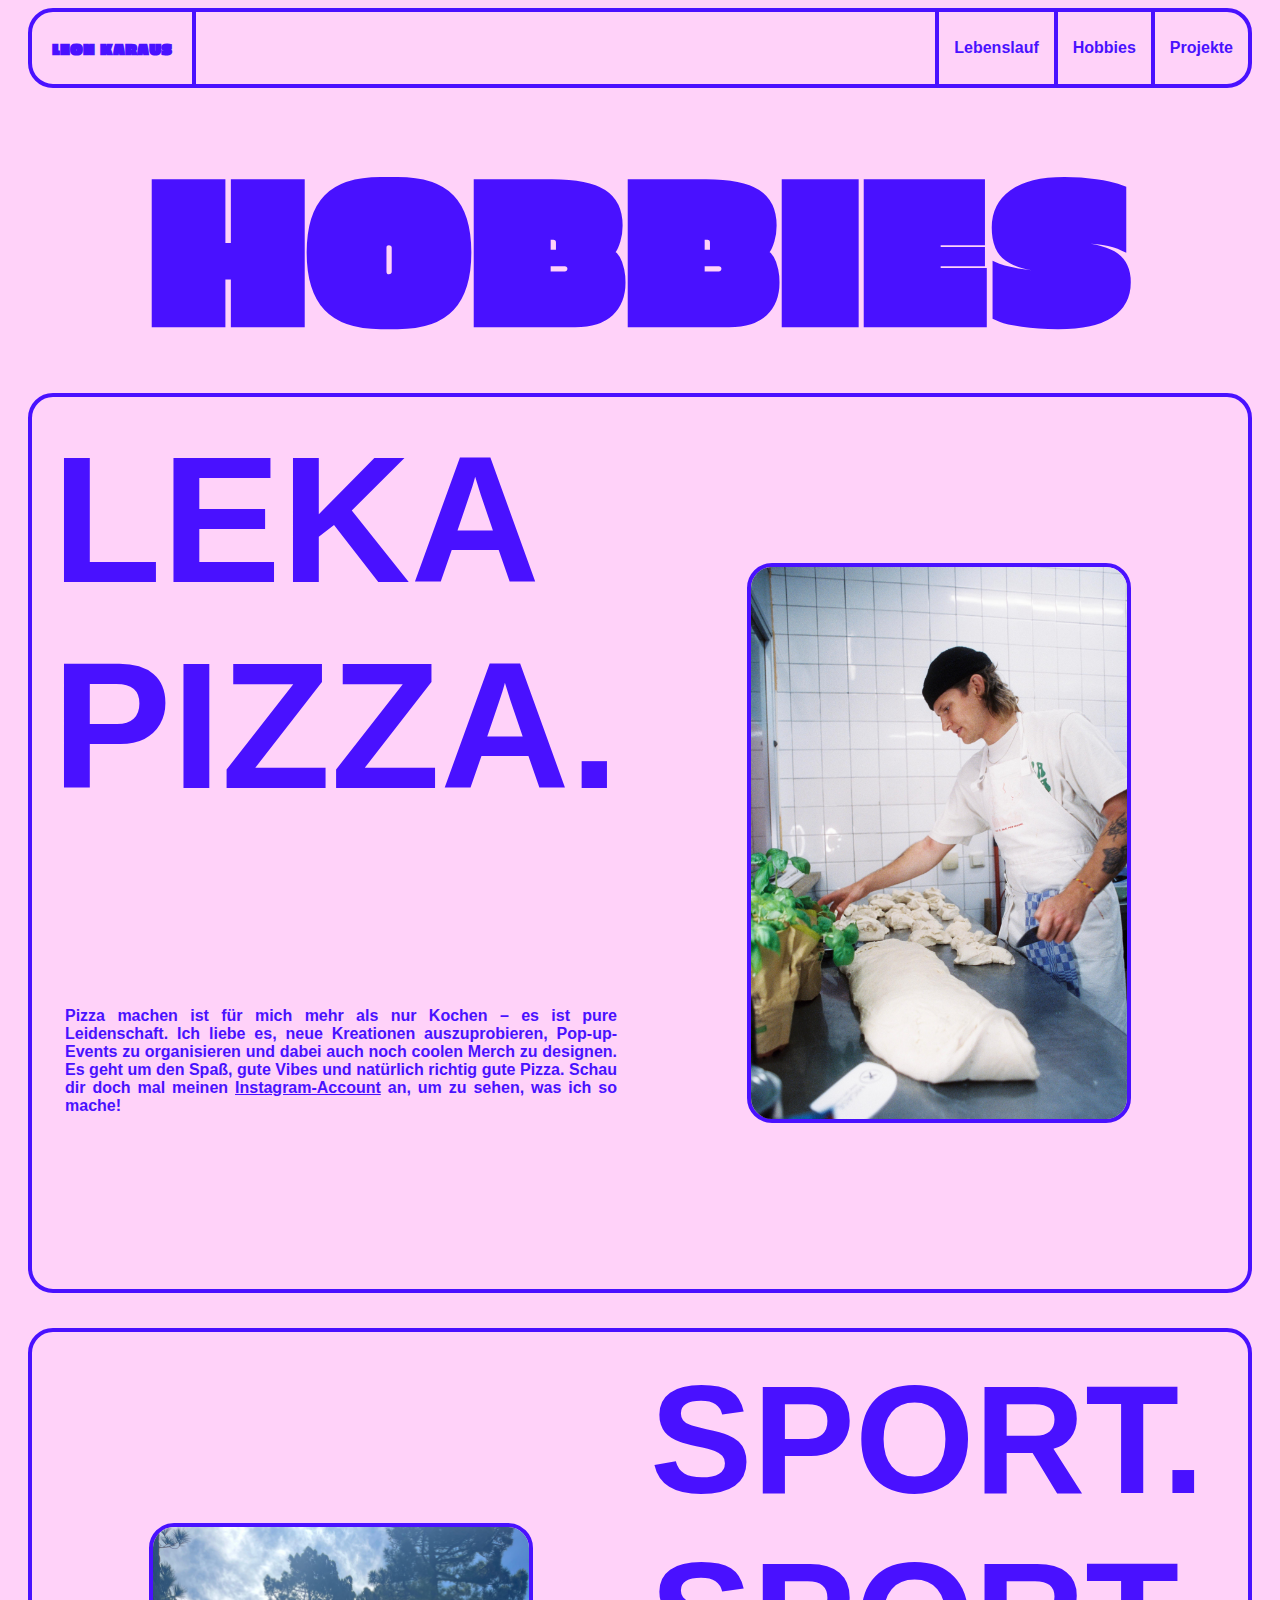
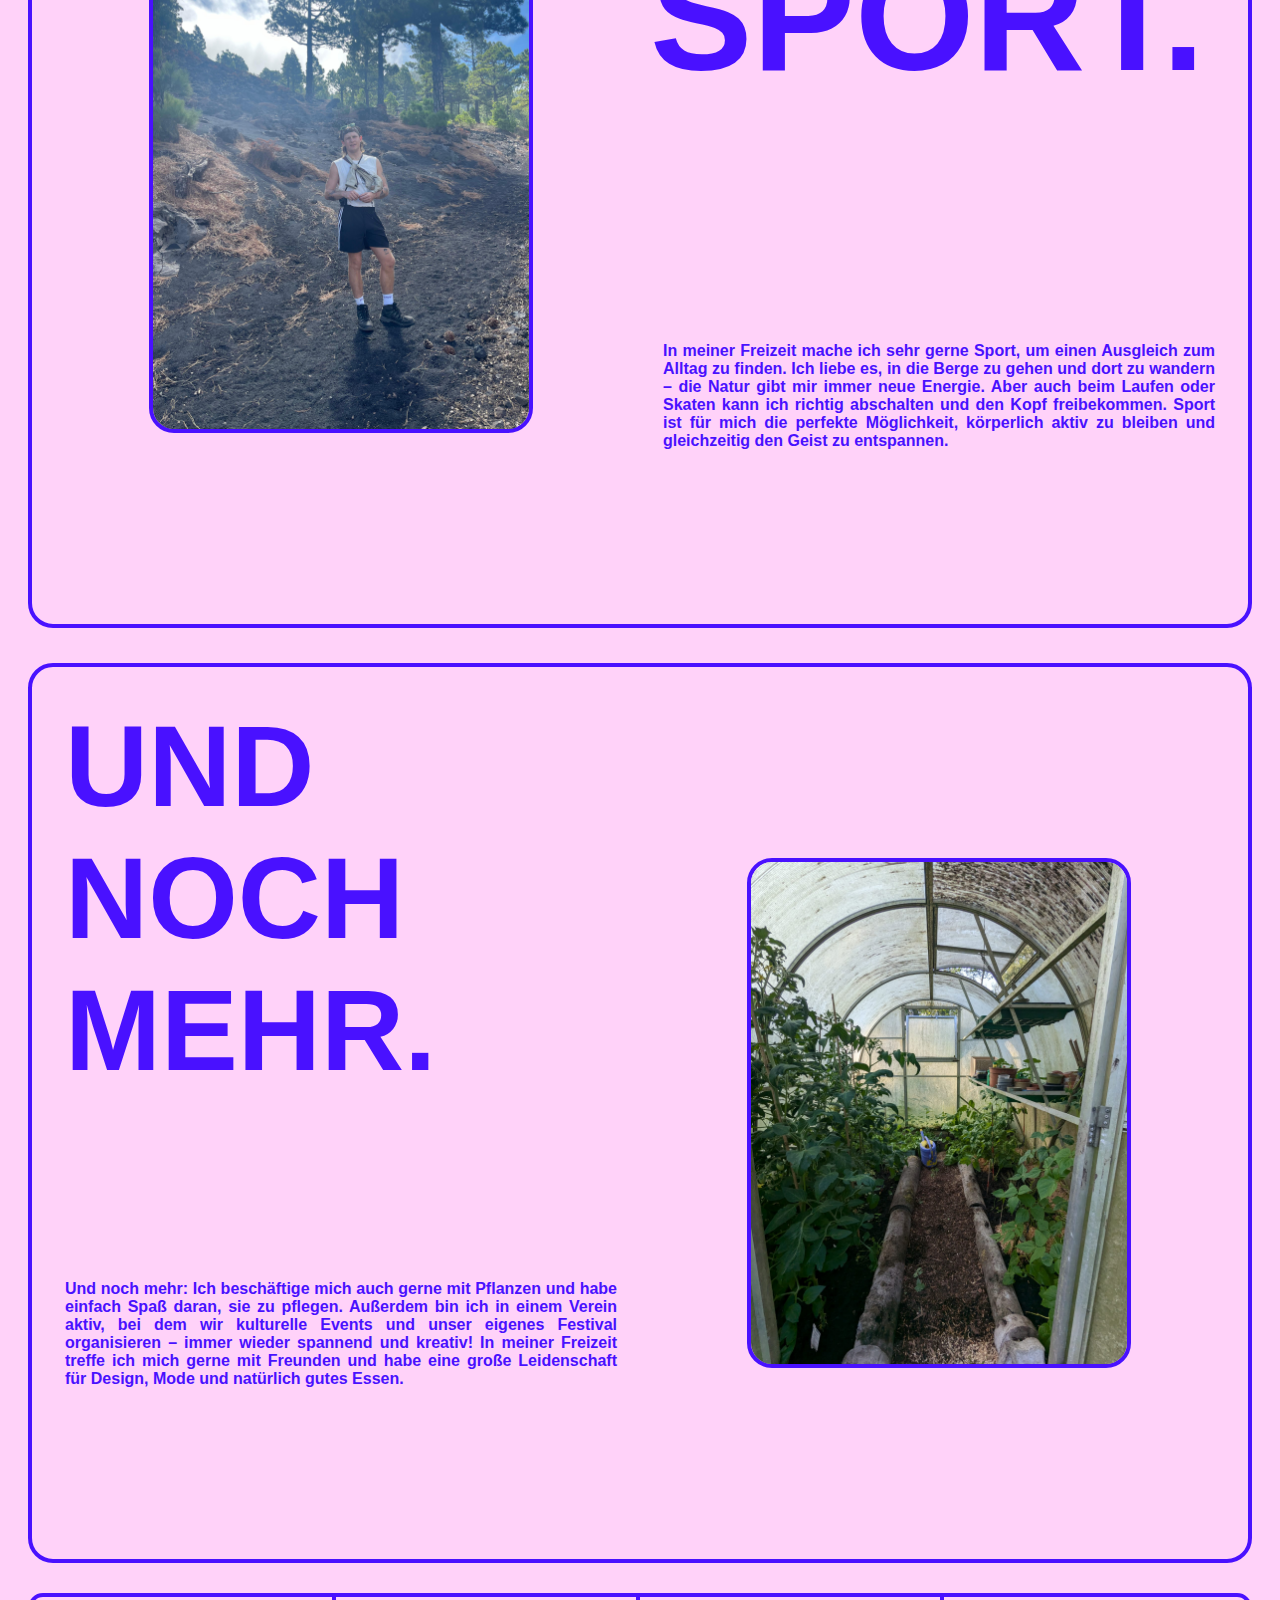
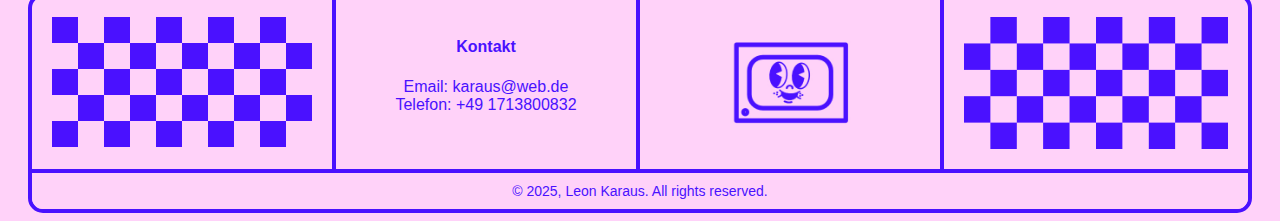
==== hobbie.html @ 1ad4d256 "Add files via upload" ====
<html lang="de">
  <head>
    <meta charset="UTF-8" />
    <meta name="viewport" content="width=device-width, initial-scale=1.0" />
    <title>Hobbies</title>
    <link rel="stylesheet" href="./style.css" />
    <link rel="stylesheet" href="./hobbies.css" />
    <link rel="preconnect" href="https://fonts.googleapis.com" />
    <link rel="preconnect" href="https://fonts.gstatic.com" crossorigin />
    <link rel="icon" type="image/x-icon" href="./Bilder/Icons/IconBlau.png" />
    <link
      href="https://fonts.googleapis.com/css2?family=Badeen+Display&family=Caveat:wght@400..700&family=Erica+One&family=Libre+Baskerville:ital,wght@0,400;0,700;1,400&family=Oi&display=swap"
      rel="stylesheet"
    />
    <style>
      body {
        display: none;
      }
    </style>
  </head>
  <body>
    <div class="container">
      <section>
        <nav class="navbar">
          <a class="navbar-item" href="./index.html">LEON KARAUS</a>
          <div class="navbar-group">
            <a href="./lebenslauf.html" class="navbar-link">Lebenslauf</a>
            <a href="./hobbie.html" class="navbar-link">Hobbies</a>
            <a href="./projects.html" class="navbar-link link-right"
              >Projekte</a
            >
          </div>
          <!-- Hamburger-Menü -->
          <!-- Hamburger-Menü-Button -->
          <button class="hamburger-menu" onclick="openMenu()">☰</button>

          <!-- Seitliches Dropdown-Menü -->
          <div class="side-menu" id="sideMenu">
            <button class="close-button" onclick="closeMenu()">✖</button>
            <a href="./lebenslauf.html" class="navbar-link">Lebenslauf</a>
            <a href="./hobbie.html" class="navbar-link">Hobbies</a>
            <a href="./projects.html" class="navbar-link link-bottom"
              >Projekte</a
            >
          </div>
        </nav>
      </section>

      <div class="HEADING">
        <h1>Hobbies</h1>
      </div>

      <div class="Leka-Pizza">
        <div class="head">
          LEKA <br />
          PIZZA.
        </div>
        <div class="text">
          Pizza machen ist für mich mehr als nur Kochen – es ist pure
          Leidenschaft. Ich liebe es, neue Kreationen auszuprobieren,
          Pop-up-Events zu organisieren und dabei auch noch coolen Merch zu
          designen. Es geht um den Spaß, gute Vibes und natürlich richtig gute
          Pizza. Schau dir doch mal meinen
          <a href="https://www.instagram.com/leka.pizza/" class="link"
            >Instagram-Account</a
          >
          an, um zu sehen, was ich so mache!
        </div>

        <div
          class="content"
          onmouseover="changeImage()"
          onmouseout="resetImage()"
        >
          <img
            id="dynamicImage"
            src="./Bilder/ThirdPizza.jpeg"
            class="lekaimg"
          />
        </div>
      </div>

      <div class="Sport">
        <div class="head">
          SPORT.
          <br />
          SPORT.
        </div>
        <div class="text">
          In meiner Freizeit mache ich sehr gerne Sport, um einen Ausgleich zum
          Alltag zu finden. Ich liebe es, in die Berge zu gehen und dort zu
          wandern – die Natur gibt mir immer neue Energie. Aber auch beim Laufen
          oder Skaten kann ich richtig abschalten und den Kopf freibekommen.
          Sport ist für mich die perfekte Möglichkeit, körperlich aktiv zu
          bleiben und gleichzeitig den Geist zu entspannen.
        </div>

        <div class="content">
          <img id="dynamicImage" src="./Bilder/wandern.jpeg" class="lekaimg" />
        </div>
      </div>

      <div class="Weitere">
        <div class="head">
          UND <br />
          NOCH <br />
          MEHR.
        </div>
        <div class="text">
          Und noch mehr: Ich beschäftige mich auch gerne mit Pflanzen und habe
          einfach Spaß daran, sie zu pflegen. Außerdem bin ich in einem Verein
          aktiv, bei dem wir kulturelle Events und unser eigenes Festival
          organisieren – immer wieder spannend und kreativ! In meiner Freizeit
          treffe ich mich gerne mit Freunden und habe eine große Leidenschaft
          für Design, Mode und natürlich gutes Essen.
        </div>

        <div class="content">
          <img id="dynamicImage" src="./Bilder/Pflanzen.jpeg" class="lekaimg" />
        </div>
      </div>

      <section>
        <footer class="footer">
          <div class="footer-container">
            <!-- Erste Kachel -->
            <div class="footer-box">
              <div class="footer-content">
                <img
                  src="./Bilder/CheckBoard.jpg"
                  alt="checkbaord"
                  width="300"
                />
              </div>
            </div>

            <!-- Zweite Kachel -->
            <div class="footer-box">
              <div class="footer-content">
                <h4>Kontakt</h4>
                <p>Email: karaus@web.de</p>
                <p>Telefon: +49 1713800832</p>
              </div>
            </div>

            <!-- Dritte Kachel -->
            <div class="footer-box">
              <div class="footer-content">
                <img
                  src="./Bilder/Mascot.jpg"
                  alt="Mascot"
                  width="300"
                  class="mascot-image"
                />
              </div>
            </div>

            <!-- Vierte Kachel -->
            <div class="footer-box">
              <div class="footer-content">
                <img
                  src="./Bilder/CheckBoard.jpg"
                  alt="checkbaord"
                  width="300"
                  style="transform: scaleX(-1)"
                />
              </div>
            </div>
          </div>

          <!-- Unterer Bereich -->
          <div class="footer-bottom">
            <p>&copy; 2025, Leon Karaus. All rights reserved.</p>
          </div>
        </footer>
      </section>
    </div>
  </body>
  <script src="./Lebenslauf/script.js"></script>
</html>
---- style.css ----
*,
*::before,
*::after {
  box-sizing: border-box;
}

:root {
  --main-color: #4911ff;
  --secondary-color: #ffd2f9;
}

body {
  background-color: var(--secondary-color);
}

.navbar {
  display: grid;
  grid-template-columns: auto 1fr auto;
  align-items: center;
  background-color: var(--secondary-color);
  padding: 0;
  border: 4px solid var(--main-color);
  border-radius: 25px;
  height: 80px;
  box-sizing: border-box; /* Padding und Border einbeziehen */
}

/* Linkes Element */
.navbar-item {
  display: flex;
  align-items: center;
  justify-content: center;
  height: 100%;
  padding: 0 20px;
  border-right: 4px solid var(--main-color);
  font-family: "Erica One", serif;
  font-size: 16px;
  font-weight: 400;
  font-style: normal;
  font-weight: bold;
  color: var(--main-color);
  text-decoration: none;
}

.navbar-item:hover {
  display: flex;
  align-items: center;
  justify-content: center;
  height: 100%;
  padding: 0 20px;
  border-right: 4px solid var(--main-color);
  font-family: "Erica One", serif;
  font-size: 16px;
  font-weight: bold;
  color: var(--secondary-color);
  background-color: var(--main-color);
  border-top-left-radius: 15px;
  border-bottom-left-radius: 15px;
  cursor: pointer;
}

.navbar-link:hover {
  display: flex;
  align-items: center;
  justify-content: center;
  height: 100%;
  padding: 0 15px;
  border-left: 4px solid var(--main-color);
  font-family: Arial, sans-serif;
  font-size: 16px;
  font-weight: bold;
  color: var(--secondary-color);
  background-color: var(--main-color);
  cursor: pointer;
}

.link-right:hover {
  display: flex;
  align-items: center;
  justify-content: center;
  height: 100%;
  padding: 0 15px;
  border-left: 4px solid var(--main-color);
  font-family: Arial, sans-serif;
  font-size: 16px;
  font-weight: bold;
  color: var(--secondary-color);
  background-color: var(--main-color);
  border-top-right-radius: 18px;
  border-bottom-right-radius: 18px;
  cursor: pointer;
}
/* Rechter Bereich (Gruppe) */
.navbar-group {
  display: flex;
  align-items: center;
  justify-content: flex-end;
  height: 100%;
}

.navbar-link {
  display: flex;
  align-items: center;
  justify-content: center;
  height: 100%;
  padding: 0 15px;
  border-left: 4px solid var(--main-color);
  font-family: Arial, sans-serif;
  font-size: 16px;
  font-weight: bold;
  color: var(--main-color);
  text-decoration: none;
}

.portrait {
  width: 300px;
  height: 300px;
  border-radius: 50%;
  object-fit: cover;
  border: 4px solid var(--main-color);
  margin-bottom: 50px;
  transition: transform 0.3s ease;
}

.portrait:hover {
  transform: scale(1.1); /* Vergrößert den Inhalt bei Hover */
}

.title {
  font-size: 110;
  color: var(--main-color);
  font-family: "Erica One", serif;
  margin: 0;
  padding: 0;
}

.intro {
  display: flex;
  flex-direction: column;
  border: 4px solid var(--main-color);
  text-align: center;
  border-radius: 25px;
  margin-top: 30px;
  font-family: Arial, Helvetica, sans-serif;
  font-weight: bold;
  color: var(--main-color);
}

.caption {
  font-family: Arial, Helvetica, sans-serif;
  font-weight: bold;
  color: var(--main-color);
  margin-top: 20px;
  margin-bottom: 30px;
}

.center {
  display: flex;
  justify-content: center;
  align-items: center;
}

.container {
  padding-left: 20;
  padding-right: 20;
}

.footer {
  background-color: var(--secondary-color);
  border: 4px solid var(--main-color);
  border-radius: 15px;
  overflow: hidden;
  font-family: Arial, Helvetica, sans-serif;
  color: var(--main-color);
  margin-top: 30px;
}

.footer-container {
  display: grid;
  grid-template-columns: repeat(4, 1fr);
  border-bottom: 4px solid var(--main-color);
}

/* Stil für die Kacheln */
.footer-box {
  border-right: 4px solid var(--main-color);
  padding: 20px;
  text-align: center;
  width: 100%;
  height: 100%;
  object-fit: cover;
}

.footer-box:last-child {
  border-right: none;
}

.footer-box img {
  width: 100%;
  height: auto;
  object-fit: cover;
}

/* Unterer Bereich */
.footer-bottom {
  text-align: center;
  padding: 10px;
  font-size: 14px;
  color: var(--main-color);
  background-color: var(--secondary-color);
}

.footer-content {
  transition: transform 0.3s ease;
}

.footer-box:hover .footer-content {
  transform: scale(1.1); /* Vergrößert den Inhalt bei Hover */
}

.accordion-container {
  width: 100%;
  background-color: var(--secondary-color);
  border: 4px solid var(--main-color);
  border-radius: 25px;
  overflow: hidden;
  margin-top: 35px;
}

.accordion {
  width: 100%;
  border-bottom: 4px solid var(--main-color);
}

.accordion:last-child {
  border-bottom: none;
}

.accordion input[type="checkbox"] {
  display: none;
}

.accordion label {
  display: flex;
  justify-content: space-between;
  align-items: center;
  background-color: var(--secondary-color);
  color: var(--main-color);
  padding: 15px;
  cursor: pointer;
  font-size: 16px;
  width: 100%;
  box-sizing: border-box;
  font-family: Arial, Helvetica, sans-serif;
  font-weight: bold;
}

.accordion label .symbol {
  font-weight: bold;
  font-size: 24px;
}

.accordion .content {
  max-height: 0;
  overflow: hidden;
  background-color: var(--secondary-color);
  padding: 0 15px;
  padding-top: 0;
  transition: max-height 0.3s ease, padding 0.3s ease;
  width: 100%;
  box-sizing: border-box;
  font-family: Arial, Helvetica, sans-serif;
  color: var(--main-color);
}

.accordion input[type="checkbox"]:checked + label + .content {
  max-height: 150px;
  padding: 15px;
}

.accordion input[type="checkbox"]:checked + label .symbol {
  content: "-";
}

p {
  margin: 0;
}

@media screen and (max-width: 980px) {
  .footer-content {
    font-size: 12px; /* Kleinere Werte für schmalere Bildschirme */
  }
}

@media screen and (max-width: 750px) {
  /* Footer-Grundstruktur */
  .footer {
    display: flex;
    flex-direction: column;
    align-items: center;
    background-color: var(--secondary-color);
    border: 4px solid var(--main-color);
    border-radius: 25px;
    overflow: hidden;
    margin-top: 30px;
    padding: 0;
  }

  /* Footer-Container mit flexibler Struktur */
  .footer-container {
    display: flex;
    flex-direction: column;
    width: 100%;
    border: none;
  }

  .footer-box {
    border: none;
  }
  .footer-content h4 {
    margin-top: 0;
    font-size: 15px;
  }

  .footer-content p {
    font-size: 14px;
  }

  /* Entferne die restlichen Bilder */
  .footer-box:nth-child(1),
  .footer-box:nth-child(3),
  .footer-box:nth-child(4) {
    display: none;
  }

  /* Copyright-Bereich */
  .footer-bottom {
    margin: 0;
    padding: 10px;
    font-size: 12px;
    text-align: center;
    background-color: var(--secondary-color);
    border-top: 4px solid var(--main-color);
    width: 100%;
    box-sizing: border-box;
  }
}

/* Stile für das Hamburger-Menü */
.hamburger-menu {
  display: none; /* Standardmäßig unsichtbar */
  background: none;
  border: none;
  font-size: 30px;
  font-weight: bold;
  color: var(--main-color);
  cursor: pointer;
}

.hamburger-menu:hover {
  color: var(--secondary-color);
  background-color: var(--main-color);
  border-top-right-radius: 18px;
  border-bottom-right-radius: 18px;
}

.side-menu {
  position: fixed;
  top: 0;
  left: -300px; /* Startet außerhalb des Bildschirms */
  width: 300px;
  height: 100%;
  background-color: var(--secondary-color);
  border-right: 4px solid var(--main-color);
  padding: 20px 0;
  display: flex;
  flex-direction: column;
  gap: 0px;
  transition: left 0.3s ease; /* Animation für das Hineinfahren */
  z-index: 1000;
}

/* Link-Stil im Menü */
.side-menu a {
  color: var(--main-color);
  text-decoration: none;
  font-weight: bold;
  font-size: 30px;
  border: 0;
  padding: 0;
  border-top: 4px solid var(--main-color);
  height: 20%;
}

.side-menu .link-bottom {
  border-bottom: 4px solid var(--main-color);
}

.side-menu .navbar-link:hover {
  color: var(--main-color);
  background-color: var(--secondary-color);
  text-decoration: underline;
  text-decoration-thickness: 3px;
  font-weight: bold;
  font-size: 30px;
  border: 0;
  border-top: 4px solid var(--main-color);
  height: 20%;
}

.close-button {
  background: none;
  border: none;
  font-size: 30px;
  cursor: pointer;
  color: var(--main-color);
  align-self: flex-end;
  padding-right: 20px;
  padding-bottom: 20px;
}

@media (max-width: 768px) {
  .navbar-group {
    display: none;
  }

  .hamburger-menu {
    display: flex;
    align-items: center;
    justify-content: flex-end;
    height: 100%;
    padding-right: 30px;
  }
}

@media (min-width: 769px) {
  .dropdown-menu {
    display: none;
  }
}

.theme-changer {
  display: flex;
  justify-content: center;
  gap: 15px;
  margin-top: 30px;
  border: solid 4px var(--main-color);
  width: 100%;
  border-radius: 25px;
}

.theme-button {
  padding: 10px 10px;
  margin: 20px 5px;
  font-size: 16px;
  font-weight: bold;
  background-color: var(--secondary-color);
  color: var(--main-color);
  border: 4px solid var(--main-color);
  border-radius: 25px;
  cursor: pointer;
  transition: background-color 0.3s, color 0.3s;
}

.theme-button:hover {
  background-color: var(--main-color);
  color: var(--secondary-color);
}
---- hobbies.css ----
:root {
  --main-color: #4911ff;
  --secondary-color: #ffd2f9;
}

.HEADING {
  display: flex;
  justify-content: center;
  align-items: center;
  text-align: center;
  width: 100%;
}

h1 {
  font-family: "Erica One", serif;
  text-transform: uppercase;
  color: var(--main-color);
  font-weight: bold;
  margin: 0;
  font-size: 16vw;
  word-wrap: break-word;
  white-space: normal;
  text-align: center;
  max-width: 100%;
}

h1:hover {
  text-decoration: underline;
}

.Leka-Pizza {
  display: grid;
  grid-template-columns: 1fr 1fr 1fr 1fr;
  grid-template-rows: 1fr 1fr; /* 4 Spalten mit gleicher Breite */
  grid-gap: 20px; /* Abstand zwischen den Kacheln */
  padding: 20px; /* Innenabstand */
  height: 100vh;

  border: solid 4px var(--main-color);
  border-radius: 25px;
}

.Leka-Pizza .head {
  color: var(--main-color);
  grid-area: 1 / 1 / 2 / 3;
  font-family: Arial, Helvetica, sans-serif;
  font-size: 14vw;
  font-weight: bolder;
}

.Leka-Pizza .text {
  color: var(--main-color);
  grid-area: 2 / 1 / 3 / 3;
  font-family: Arial, Helvetica, sans-serif;
  place-self: center;
  font-weight: bold;
  padding: 13px;
  text-align: justify;
}

.Leka-Pizza .content {
  grid-area: 1 / 3 / 3 / 5;
  place-self: center;
}

.lekaimg {
  width: 30vw;
  border: var(--main-color) solid 4px;
  border-radius: 25px;
  transition: opacity 0.3s ease-in-out;
}

.link {
  color: var(--main-color);
}

.Sport {
  display: grid;
  grid-template-columns: 1fr 1fr 1fr 1fr;
  grid-template-rows: 1fr 1fr; /* 4 Spalten mit gleicher Breite */
  grid-gap: 20px; /* Abstand zwischen den Kacheln */
  padding: 20px; /* Innenabstand */
  height: 100vh;

  border: solid 4px var(--main-color);
  border-radius: 25px;
  margin-top: 35px;
}

.Sport .head {
  color: var(--main-color);
  grid-area: 1 / 3 / 2 / 5;
  font-family: Arial, Helvetica, sans-serif;
  font-size: 12vw;
  font-weight: bolder;
}

.Sport .text {
  color: var(--main-color);
  grid-area: 2 / 3 / 3 / 5;
  font-family: Arial, Helvetica, sans-serif;
  place-self: center;
  font-weight: bold;
  padding: 13px;
  text-align: justify;
}

.Sport .content {
  grid-area: 1 / 1 / 3 / 3;
  place-self: center;
}

.Weitere {
  display: grid;
  grid-template-columns: 1fr 1fr 1fr 1fr;
  grid-template-rows: 1fr 1fr; /* 4 Spalten mit gleicher Breite */
  grid-gap: 20px; /* Abstand zwischen den Kacheln */
  padding: 20px; /* Innenabstand */
  height: 100vh;

  border: solid 4px var(--main-color);
  border-radius: 25px;
  margin-top: 35px;
}

.Weitere .head {
  color: var(--main-color);
  grid-area: 1 / 1 / 2 / 3;
  font-family: Arial, Helvetica, sans-serif;
  font-size: 9vw;
  font-weight: bolder;
  padding: 13px;
}

.Weitere .text {
  color: var(--main-color);
  grid-area: 2 / 1 / 3 / 3;
  font-family: Arial, Helvetica, sans-serif;
  place-self: center;
  font-weight: bold;
  padding: 13px;
  text-align: justify;
}

.Weitere .content {
  grid-area: 1 / 3 / 3 / 5;
  place-self: center;
}

@media (max-width: 960px) {
  .Leka-Pizza,
  .Sport,
  .Weitere {
    display: grid;
    grid-template-columns: 1fr; /* Nur eine Spalte */
    grid-template-rows: auto; /* Automatische Höhenanpassung */
    grid-gap: 20px; /* Abstand zwischen den Elementen */
    padding: 20px; /* Innenabstand */
    height: auto; /* Dynamische Höhe */
  }

  .Leka-Pizza .head,
  .Sport .head,
  .Weitere .head {
    grid-area: auto;
    text-align: center; /* Zentriert den Text */
    font-size: 15vw; /* Verkleinert die Schriftgröße */
  }

  .Leka-Pizza .text,
  .Sport .text,
  .Weitere .text {
    grid-area: auto;
    text-align: justify;
    font-size: 1em; /* Passt die Schriftgröße an */
  }

  .Leka-Pizza .content,
  .Sport .content,
  .Weitere .content {
    grid-area: auto;
    display: flex;
    justify-content: center; /* Zentriert das Bild horizontal */
  }

  .lekaimg {
    width: 80%; /* Reduziert die Bildbreite */
    height: auto;
  }
}

@media (max-width: 750px) {
  .Leka-Pizza,
  .Sport,
  .Weitere {
    padding: 15px;
    grid-gap: 15px;
  }

  .Leka-Pizza .head,
  .Sport .head,
  .Weitere .head {
    font-size: 12vw;
  }

  .Leka-Pizza .text,
  .Sport .text,
  .Weitere .text {
    font-size: 0.9em;
  }

  .lekaimg {
    width: 100%; /* Bild nimmt die volle Breite des Containers ein */
  }
}

@media (max-width: 480px) {
  .Leka-Pizza,
  .Sport,
  .Weitere {
    padding: 10px;
    grid-gap: 10px;
  }

  .Leka-Pizza .head,
  .Sport .head,
  .Weitere .head {
    font-size: 8vw;
  }

  .Leka-Pizza .text,
  .Sport .text,
  .Weitere .text {
    font-size: 0.8em;
  }

  .lekaimg {
    width: 100%; /* Bild bleibt responsive */
  }
}
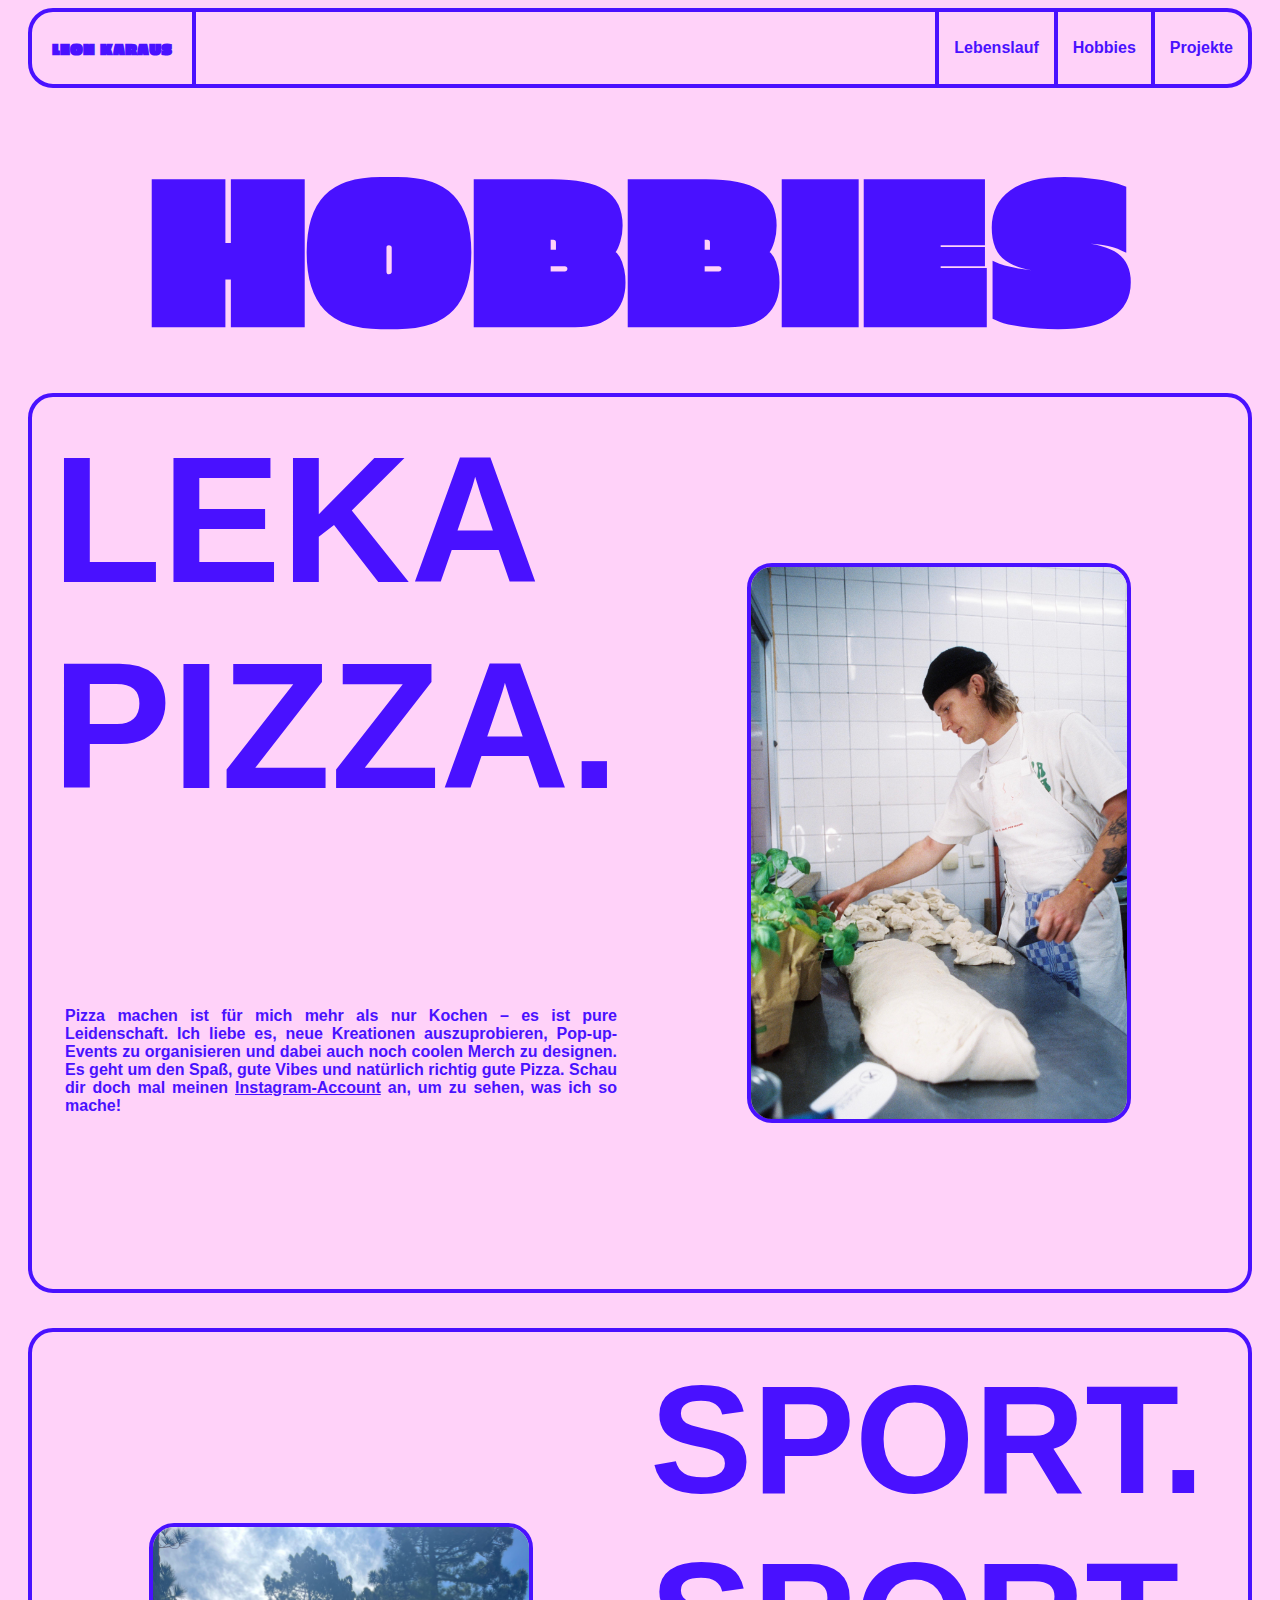
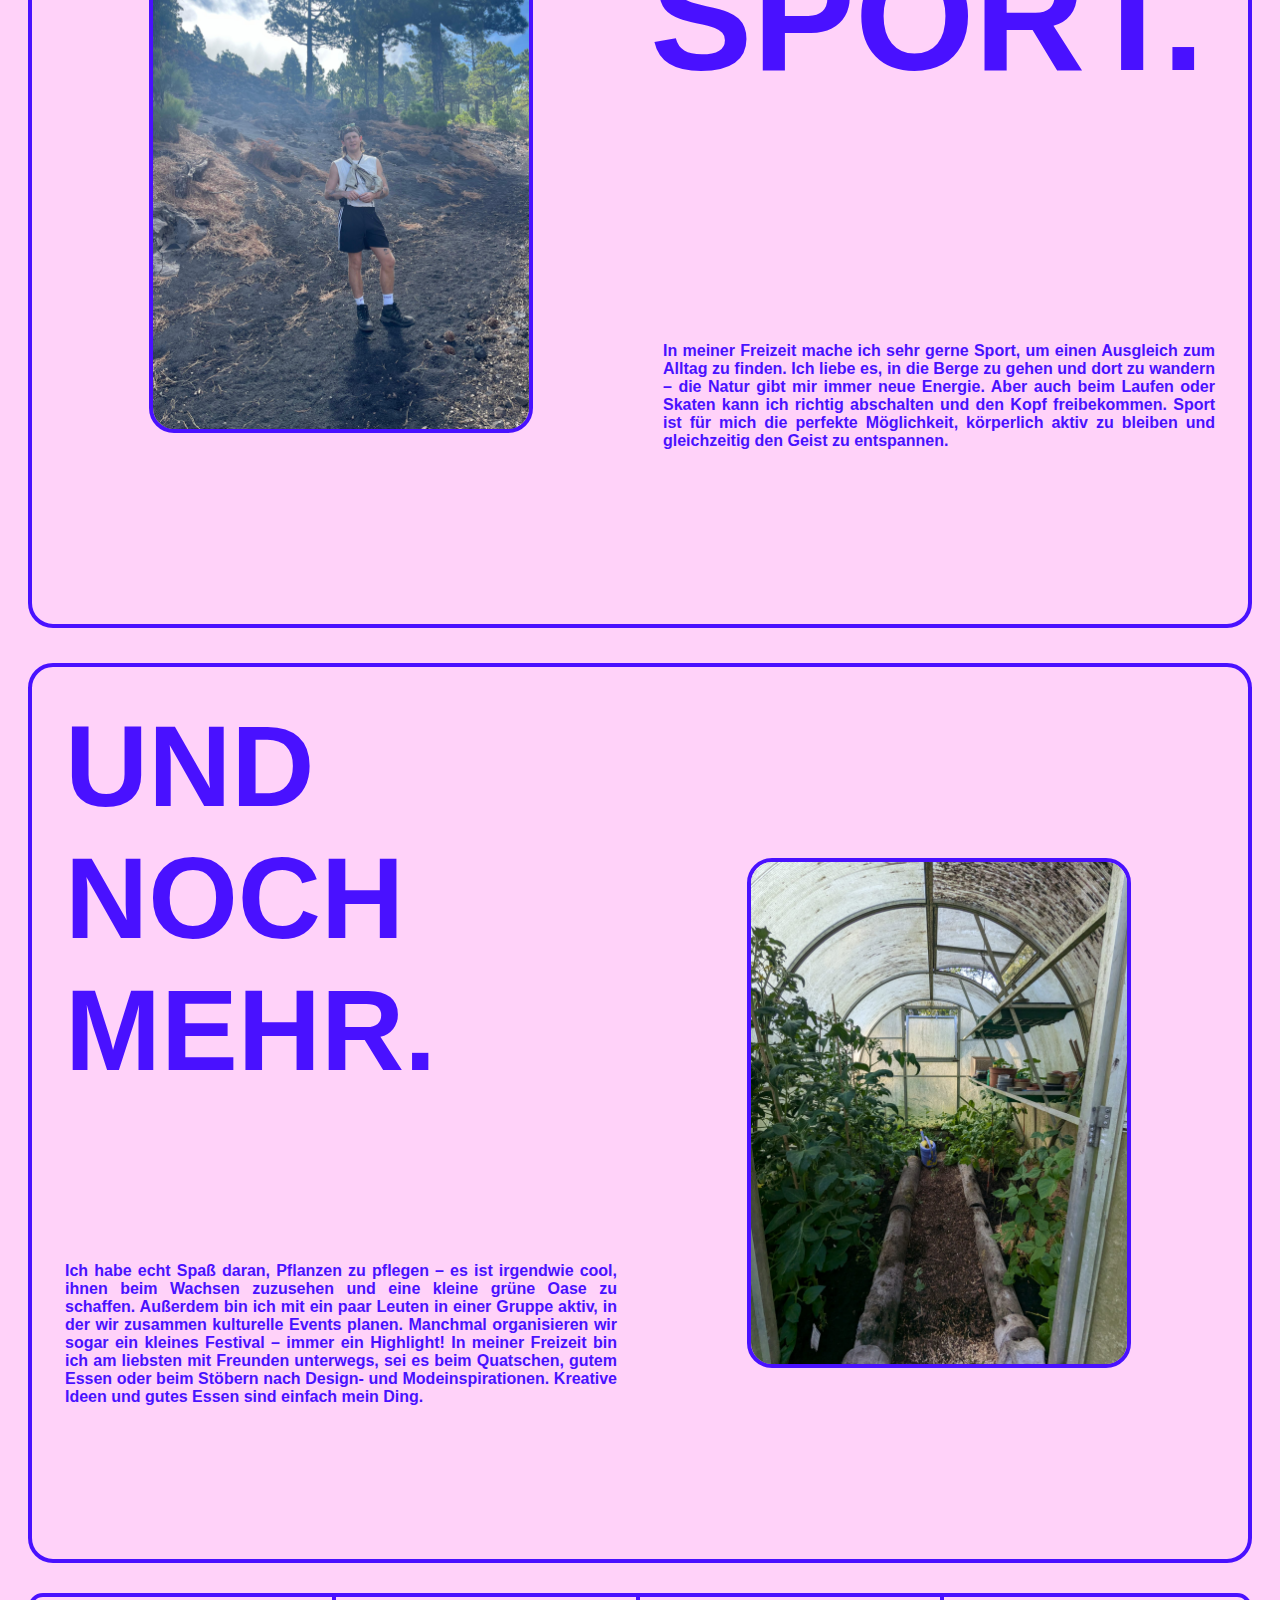
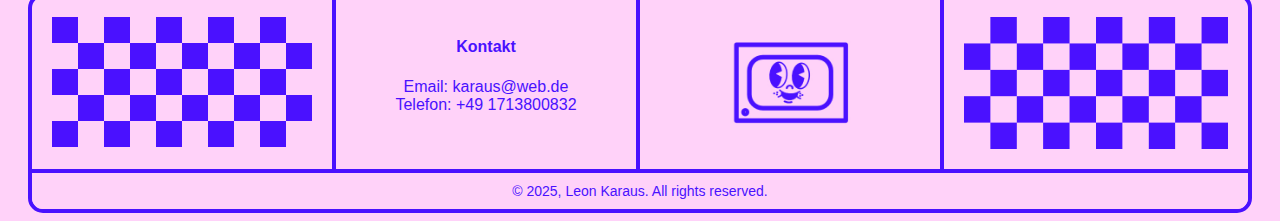
==== commit 5ac8b870: "Add files via upload" ====
--- a/hobbie.html
+++ b/hobbie.html
@@ -107,12 +107,14 @@
           MEHR.
         </div>
         <div class="text">
-          Und noch mehr: Ich beschäftige mich auch gerne mit Pflanzen und habe
-          einfach Spaß daran, sie zu pflegen. Außerdem bin ich in einem Verein
-          aktiv, bei dem wir kulturelle Events und unser eigenes Festival
-          organisieren – immer wieder spannend und kreativ! In meiner Freizeit
-          treffe ich mich gerne mit Freunden und habe eine große Leidenschaft
-          für Design, Mode und natürlich gutes Essen.
+          Ich habe echt Spaß daran, Pflanzen zu pflegen – es ist irgendwie cool,
+          ihnen beim Wachsen zuzusehen und eine kleine grüne Oase zu schaffen.
+          Außerdem bin ich mit ein paar Leuten in einer Gruppe aktiv, in der wir
+          zusammen kulturelle Events planen. Manchmal organisieren wir sogar ein
+          kleines Festival – immer ein Highlight! In meiner Freizeit bin ich am
+          liebsten mit Freunden unterwegs, sei es beim Quatschen, gutem Essen
+          oder beim Stöbern nach Design- und Modeinspirationen. Kreative Ideen
+          und gutes Essen sind einfach mein Ding.
         </div>
 
         <div class="content">
--- a/style.css
+++ b/style.css
@@ -127,7 +127,7 @@
 }
 
 .title {
-  font-size: 110;
+  font-size: 26vw;
   color: var(--main-color);
   font-family: "Erica One", serif;
   margin: 0;
@@ -286,6 +286,107 @@
   margin: 0;
 }
 
+/* Stile für das Hamburger-Menü */
+.hamburger-menu {
+  display: none; /* Standardmäßig unsichtbar */
+  background: none;
+  border: none;
+  font-size: 30px;
+  font-weight: bold;
+  color: var(--main-color);
+  cursor: pointer;
+}
+
+.hamburger-menu:hover {
+  color: var(--secondary-color);
+  background-color: var(--main-color);
+  border-top-right-radius: 18px;
+  border-bottom-right-radius: 18px;
+}
+
+.side-menu {
+  position: fixed;
+  top: 0;
+  left: -300px; /* Startet außerhalb des Bildschirms */
+  width: 300px;
+  height: 100%;
+  background-color: var(--secondary-color);
+  border-right: 4px solid var(--main-color);
+  padding: 20px 0;
+  display: flex;
+  flex-direction: column;
+  gap: 0px;
+  transition: left 0.3s ease; /* Animation für das Hineinfahren */
+  z-index: 1000;
+}
+
+/* Link-Stil im Menü */
+.side-menu a {
+  color: var(--main-color);
+  text-decoration: none;
+  font-weight: bold;
+  font-size: 30px;
+  border: 0;
+  padding: 0;
+  border-top: 4px solid var(--main-color);
+  height: 20%;
+}
+
+.side-menu .link-bottom {
+  border-bottom: 4px solid var(--main-color);
+}
+
+.side-menu .navbar-link:hover {
+  color: var(--main-color);
+  background-color: var(--secondary-color);
+  text-decoration: underline;
+  text-decoration-thickness: 3px;
+  font-weight: bold;
+  font-size: 30px;
+  border: 0;
+  border-top: 4px solid var(--main-color);
+  height: 20%;
+}
+
+.close-button {
+  background: none;
+  border: none;
+  font-size: 30px;
+  cursor: pointer;
+  color: var(--main-color);
+  align-self: flex-end;
+  padding-right: 20px;
+  padding-bottom: 20px;
+}
+
+.theme-changer {
+  display: flex;
+  justify-content: center;
+  gap: 15px;
+  margin-top: 30px;
+  border: solid 4px var(--main-color);
+  width: 100%;
+  border-radius: 25px;
+}
+
+.theme-button {
+  padding: 10px 10px;
+  margin: 20px 5px;
+  font-size: 16px;
+  font-weight: bold;
+  background-color: var(--secondary-color);
+  color: var(--main-color);
+  border: 4px solid var(--main-color);
+  border-radius: 25px;
+  cursor: pointer;
+  transition: background-color 0.3s, color 0.3s;
+}
+
+.theme-button:hover {
+  background-color: var(--main-color);
+  color: var(--secondary-color);
+}
+
 @media screen and (max-width: 980px) {
   .footer-content {
     font-size: 12px; /* Kleinere Werte für schmalere Bildschirme */
@@ -294,6 +395,10 @@
 
 @media screen and (max-width: 750px) {
   /* Footer-Grundstruktur */
+  .container {
+    padding: 0;
+  }
+
   .footer {
     display: flex;
     flex-direction: column;
@@ -346,79 +451,6 @@
   }
 }
 
-/* Stile für das Hamburger-Menü */
-.hamburger-menu {
-  display: none; /* Standardmäßig unsichtbar */
-  background: none;
-  border: none;
-  font-size: 30px;
-  font-weight: bold;
-  color: var(--main-color);
-  cursor: pointer;
-}
-
-.hamburger-menu:hover {
-  color: var(--secondary-color);
-  background-color: var(--main-color);
-  border-top-right-radius: 18px;
-  border-bottom-right-radius: 18px;
-}
-
-.side-menu {
-  position: fixed;
-  top: 0;
-  left: -300px; /* Startet außerhalb des Bildschirms */
-  width: 300px;
-  height: 100%;
-  background-color: var(--secondary-color);
-  border-right: 4px solid var(--main-color);
-  padding: 20px 0;
-  display: flex;
-  flex-direction: column;
-  gap: 0px;
-  transition: left 0.3s ease; /* Animation für das Hineinfahren */
-  z-index: 1000;
-}
-
-/* Link-Stil im Menü */
-.side-menu a {
-  color: var(--main-color);
-  text-decoration: none;
-  font-weight: bold;
-  font-size: 30px;
-  border: 0;
-  padding: 0;
-  border-top: 4px solid var(--main-color);
-  height: 20%;
-}
-
-.side-menu .link-bottom {
-  border-bottom: 4px solid var(--main-color);
-}
-
-.side-menu .navbar-link:hover {
-  color: var(--main-color);
-  background-color: var(--secondary-color);
-  text-decoration: underline;
-  text-decoration-thickness: 3px;
-  font-weight: bold;
-  font-size: 30px;
-  border: 0;
-  border-top: 4px solid var(--main-color);
-  height: 20%;
-}
-
-.close-button {
-  background: none;
-  border: none;
-  font-size: 30px;
-  cursor: pointer;
-  color: var(--main-color);
-  align-self: flex-end;
-  padding-right: 20px;
-  padding-bottom: 20px;
-}
-
 @media (max-width: 768px) {
   .navbar-group {
     display: none;
@@ -431,6 +463,12 @@
     height: 100%;
     padding-right: 30px;
   }
+
+  .theme-button {
+    font-size: 15px;
+    padding: 10px 10px;
+    margin: 20px 0px;
+  }
 }
 
 @media (min-width: 769px) {
@@ -439,30 +477,10 @@
   }
 }
 
-.theme-changer {
-  display: flex;
-  justify-content: center;
-  gap: 15px;
-  margin-top: 30px;
-  border: solid 4px var(--main-color);
-  width: 100%;
-  border-radius: 25px;
-}
-
-.theme-button {
-  padding: 10px 10px;
-  margin: 20px 5px;
-  font-size: 16px;
-  font-weight: bold;
-  background-color: var(--secondary-color);
-  color: var(--main-color);
-  border: 4px solid var(--main-color);
-  border-radius: 25px;
-  cursor: pointer;
-  transition: background-color 0.3s, color 0.3s;
-}
-
-.theme-button:hover {
-  background-color: var(--main-color);
-  color: var(--secondary-color);
-}
+img {
+  user-select: none;
+  -webkit-user-select: none;
+  -moz-user-select: none;
+  -ms-user-select: none;
+  -webkit-touch-callout: none;
+}
--- a/hobbies.css
+++ b/hobbies.css
@@ -200,13 +200,13 @@
   .Leka-Pizza .head,
   .Sport .head,
   .Weitere .head {
-    font-size: 12vw;
+    font-size: 16vw;
   }
 
   .Leka-Pizza .text,
   .Sport .text,
   .Weitere .text {
-    font-size: 0.9em;
+    font-size: 1em;
   }
 
   .lekaimg {
@@ -225,16 +225,24 @@
   .Leka-Pizza .head,
   .Sport .head,
   .Weitere .head {
-    font-size: 8vw;
+    font-size: 15vw;
   }
 
   .Leka-Pizza .text,
   .Sport .text,
   .Weitere .text {
-    font-size: 0.8em;
+    font-size: 1em;
   }
 
   .lekaimg {
     width: 100%; /* Bild bleibt responsive */
   }
 }
+
+img {
+  user-select: none;
+  -webkit-user-select: none;
+  -moz-user-select: none;
+  -ms-user-select: none;
+  -webkit-touch-callout: none;
+}
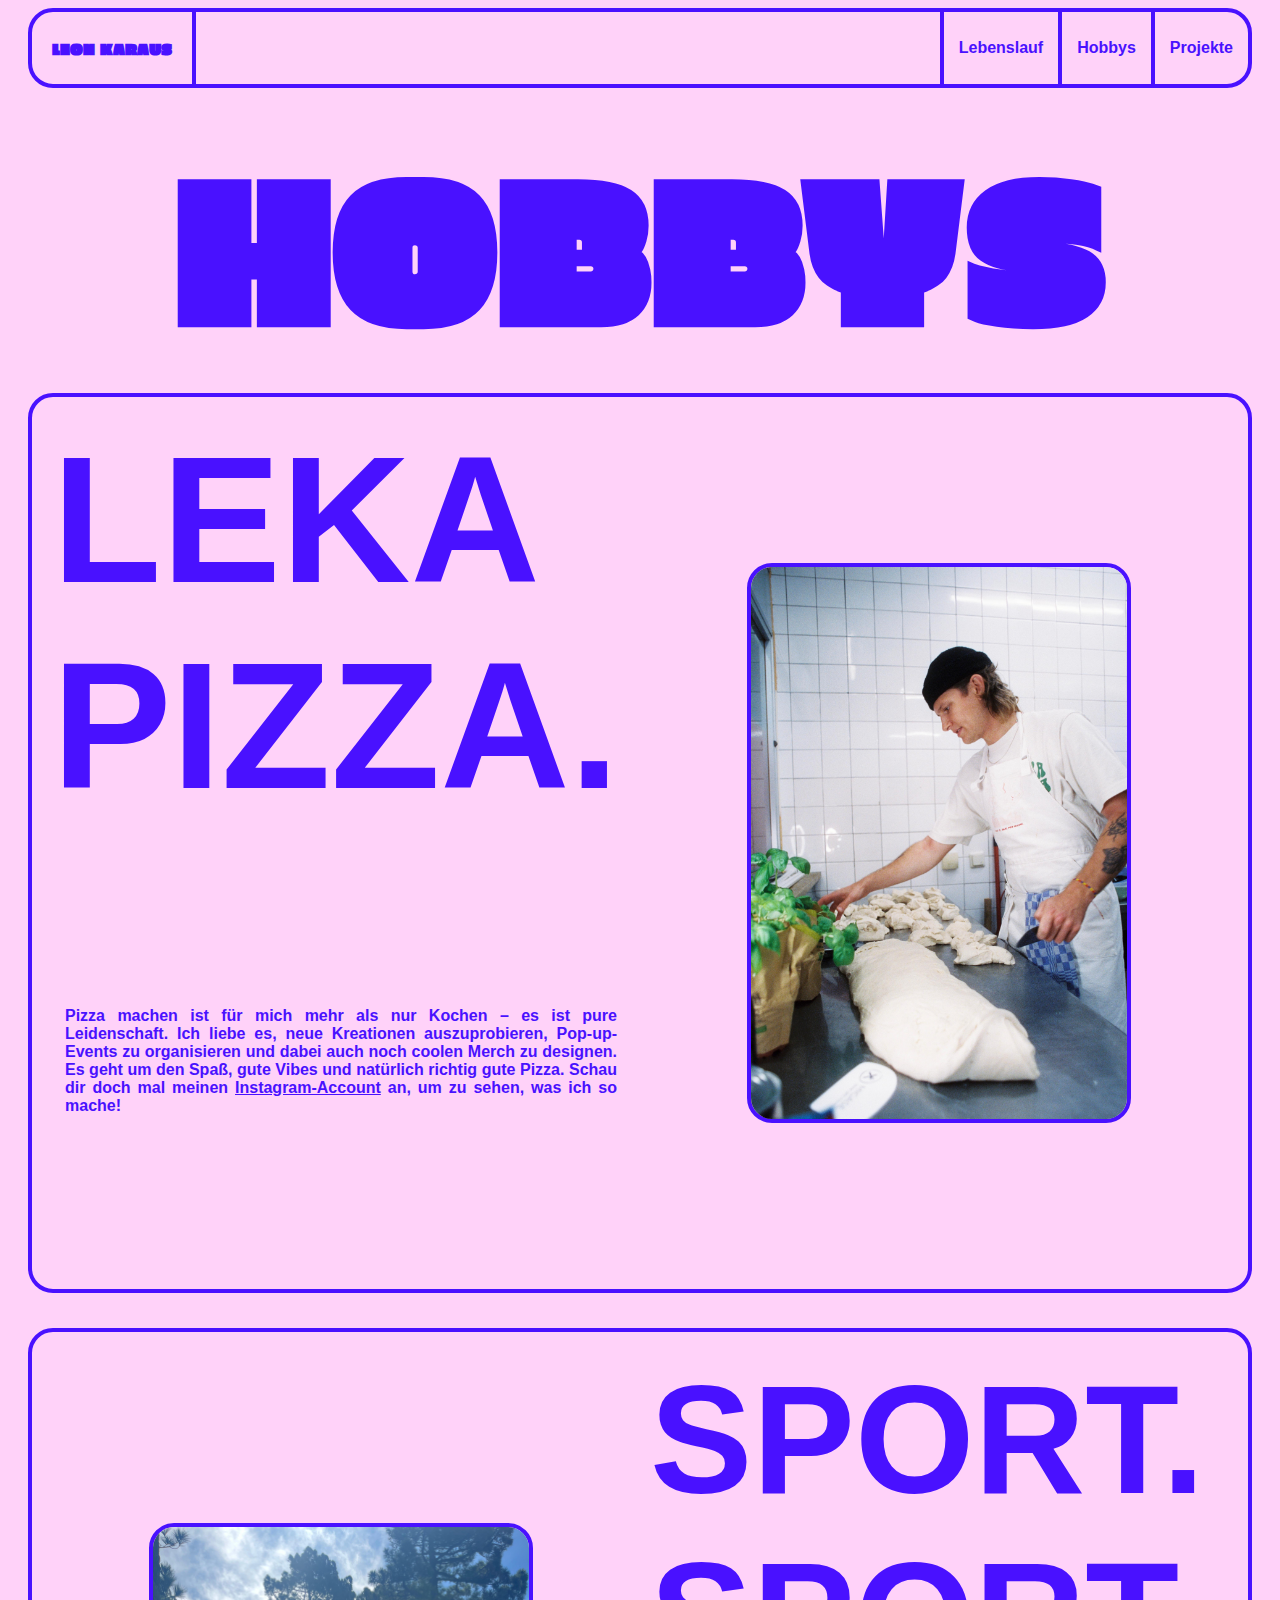
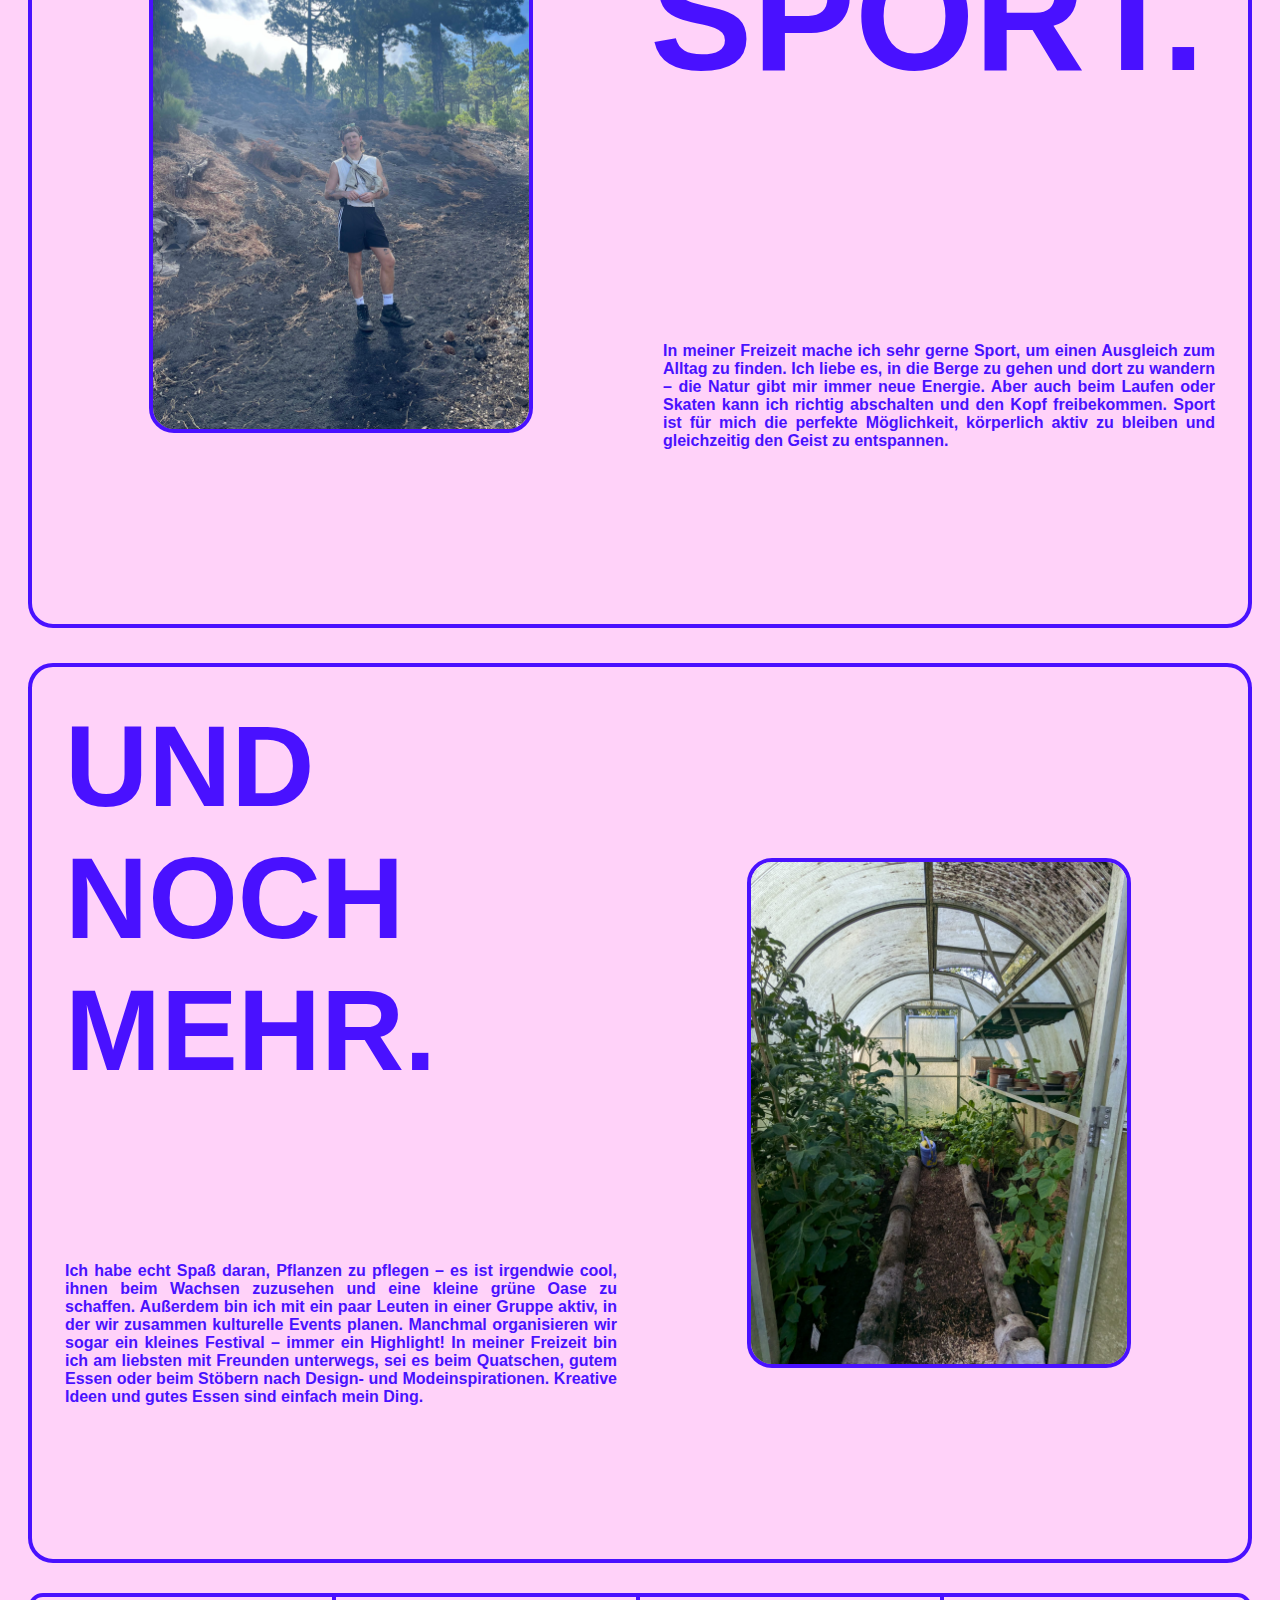
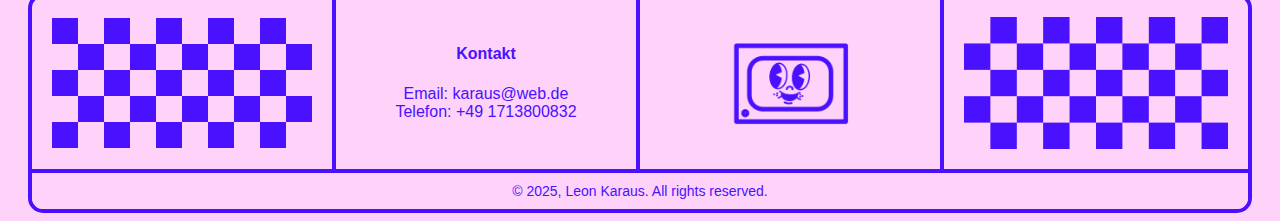
==== commit 90b65a5a: "Add files via upload" ====
--- a/hobbie.html
+++ b/hobbie.html
@@ -25,7 +25,7 @@
           <a class="navbar-item" href="./index.html">LEON KARAUS</a>
           <div class="navbar-group">
             <a href="./lebenslauf.html" class="navbar-link">Lebenslauf</a>
-            <a href="./hobbie.html" class="navbar-link">Hobbies</a>
+            <a href="./hobbie.html" class="navbar-link">Hobbys</a>
             <a href="./projects.html" class="navbar-link link-right"
               >Projekte</a
             >
@@ -47,7 +47,7 @@
       </section>
 
       <div class="HEADING">
-        <h1>Hobbies</h1>
+        <h1>Hobbys</h1>
       </div>
 
       <div class="Leka-Pizza">
--- a/style.css
+++ b/style.css
@@ -127,7 +127,7 @@
 }
 
 .title {
-  font-size: 26vw;
+  font-size: 200px;
   color: var(--main-color);
   font-family: "Erica One", serif;
   margin: 0;
@@ -161,8 +161,8 @@
 }
 
 .container {
-  padding-left: 20;
-  padding-right: 20;
+  padding-left: 20px;
+  padding-right: 20px;
 }
 
 .footer {
@@ -189,6 +189,9 @@
   width: 100%;
   height: 100%;
   object-fit: cover;
+  display: flex;
+  flex-direction: column;
+  justify-content: center;
 }
 
 .footer-box:last-child {
@@ -212,6 +215,11 @@
 
 .footer-content {
   transition: transform 0.3s ease;
+  align-self: center;
+}
+
+.footer-content h4 {
+  margin-top: 0;
 }
 
 .footer-box:hover .footer-content {
@@ -274,7 +282,7 @@
 }
 
 .accordion input[type="checkbox"]:checked + label + .content {
-  max-height: 150px;
+  max-height: 500px;
   padding: 15px;
 }
 
@@ -394,6 +402,10 @@
 }
 
 @media screen and (max-width: 750px) {
+  .title {
+    font-size: 26vw;
+  }
+
   /* Footer-Grundstruktur */
   .container {
     padding: 0;
@@ -477,6 +489,14 @@
   }
 }
 
+@media (max-width: 370px) {
+  .theme-button {
+    font-size: 12px;
+    padding: 8px 8px;
+    margin: 20px 0px;
+  }
+}
+
 img {
   user-select: none;
   -webkit-user-select: none;
